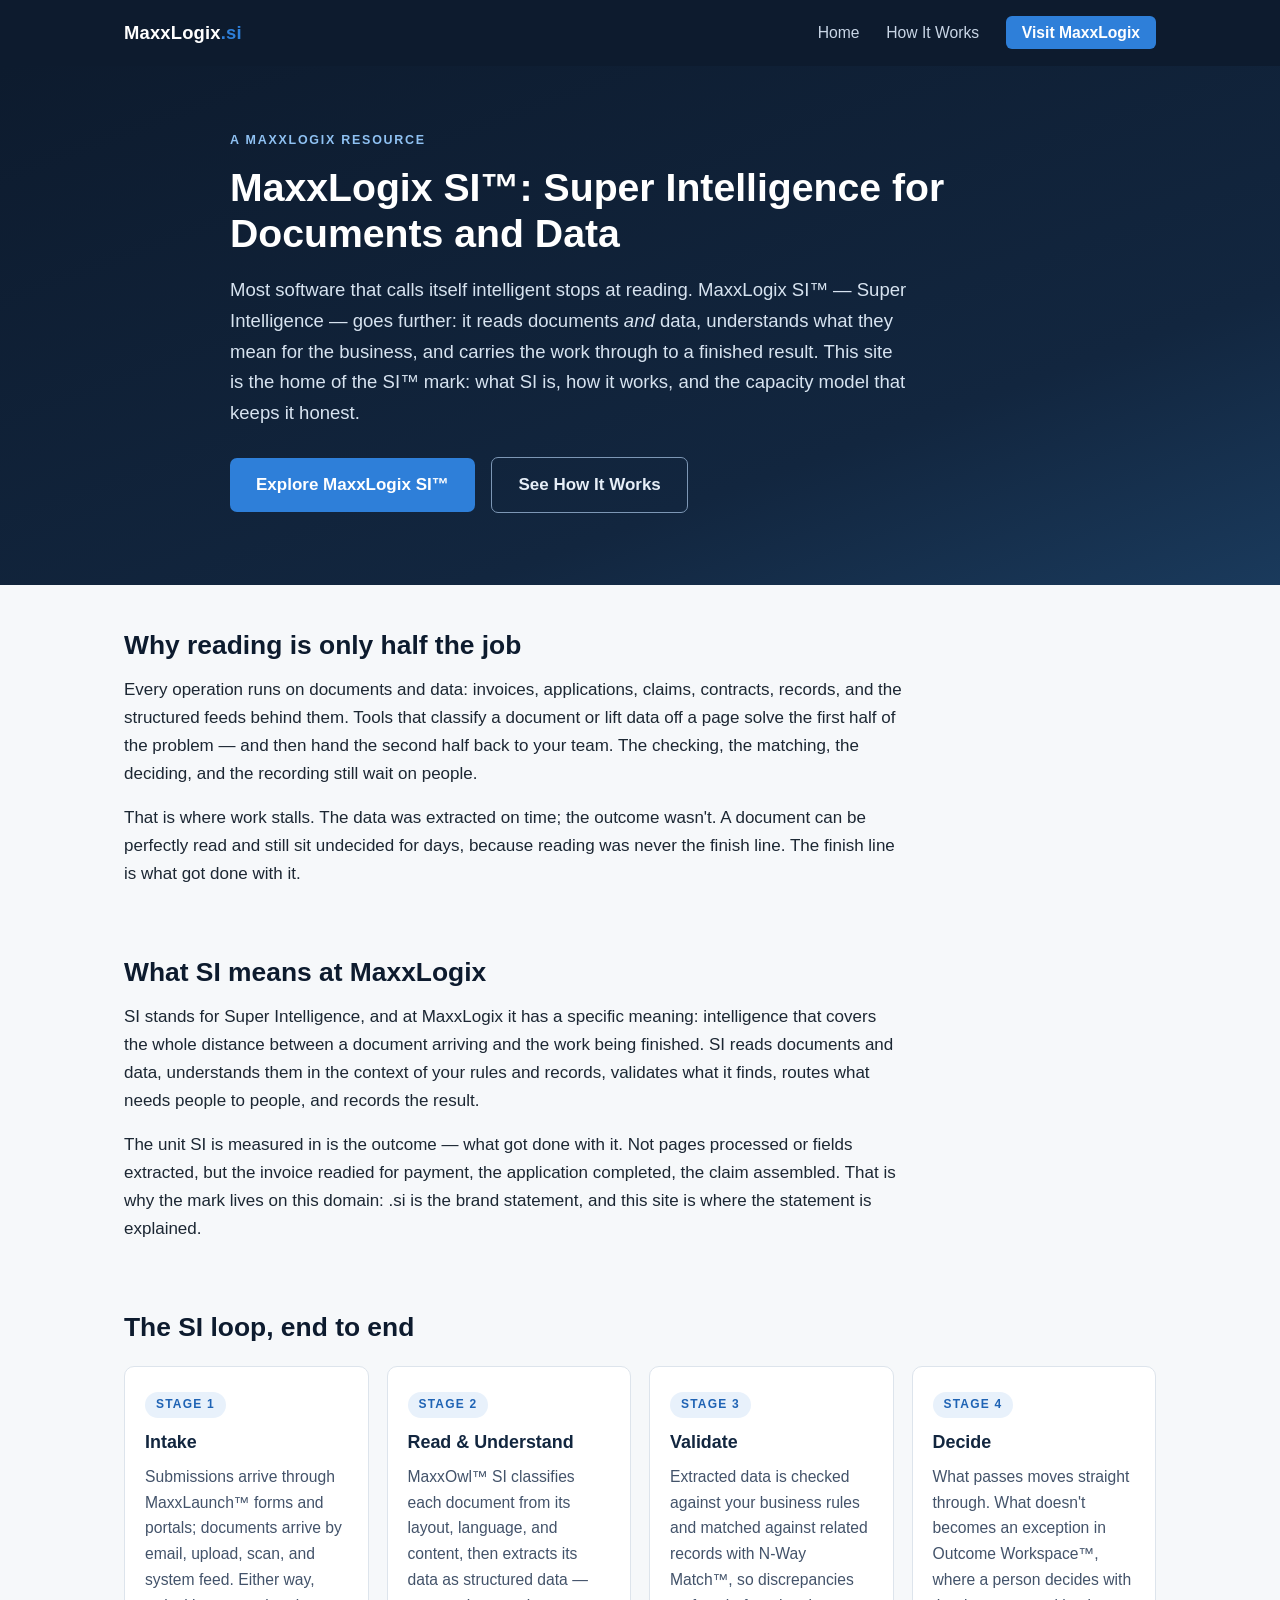
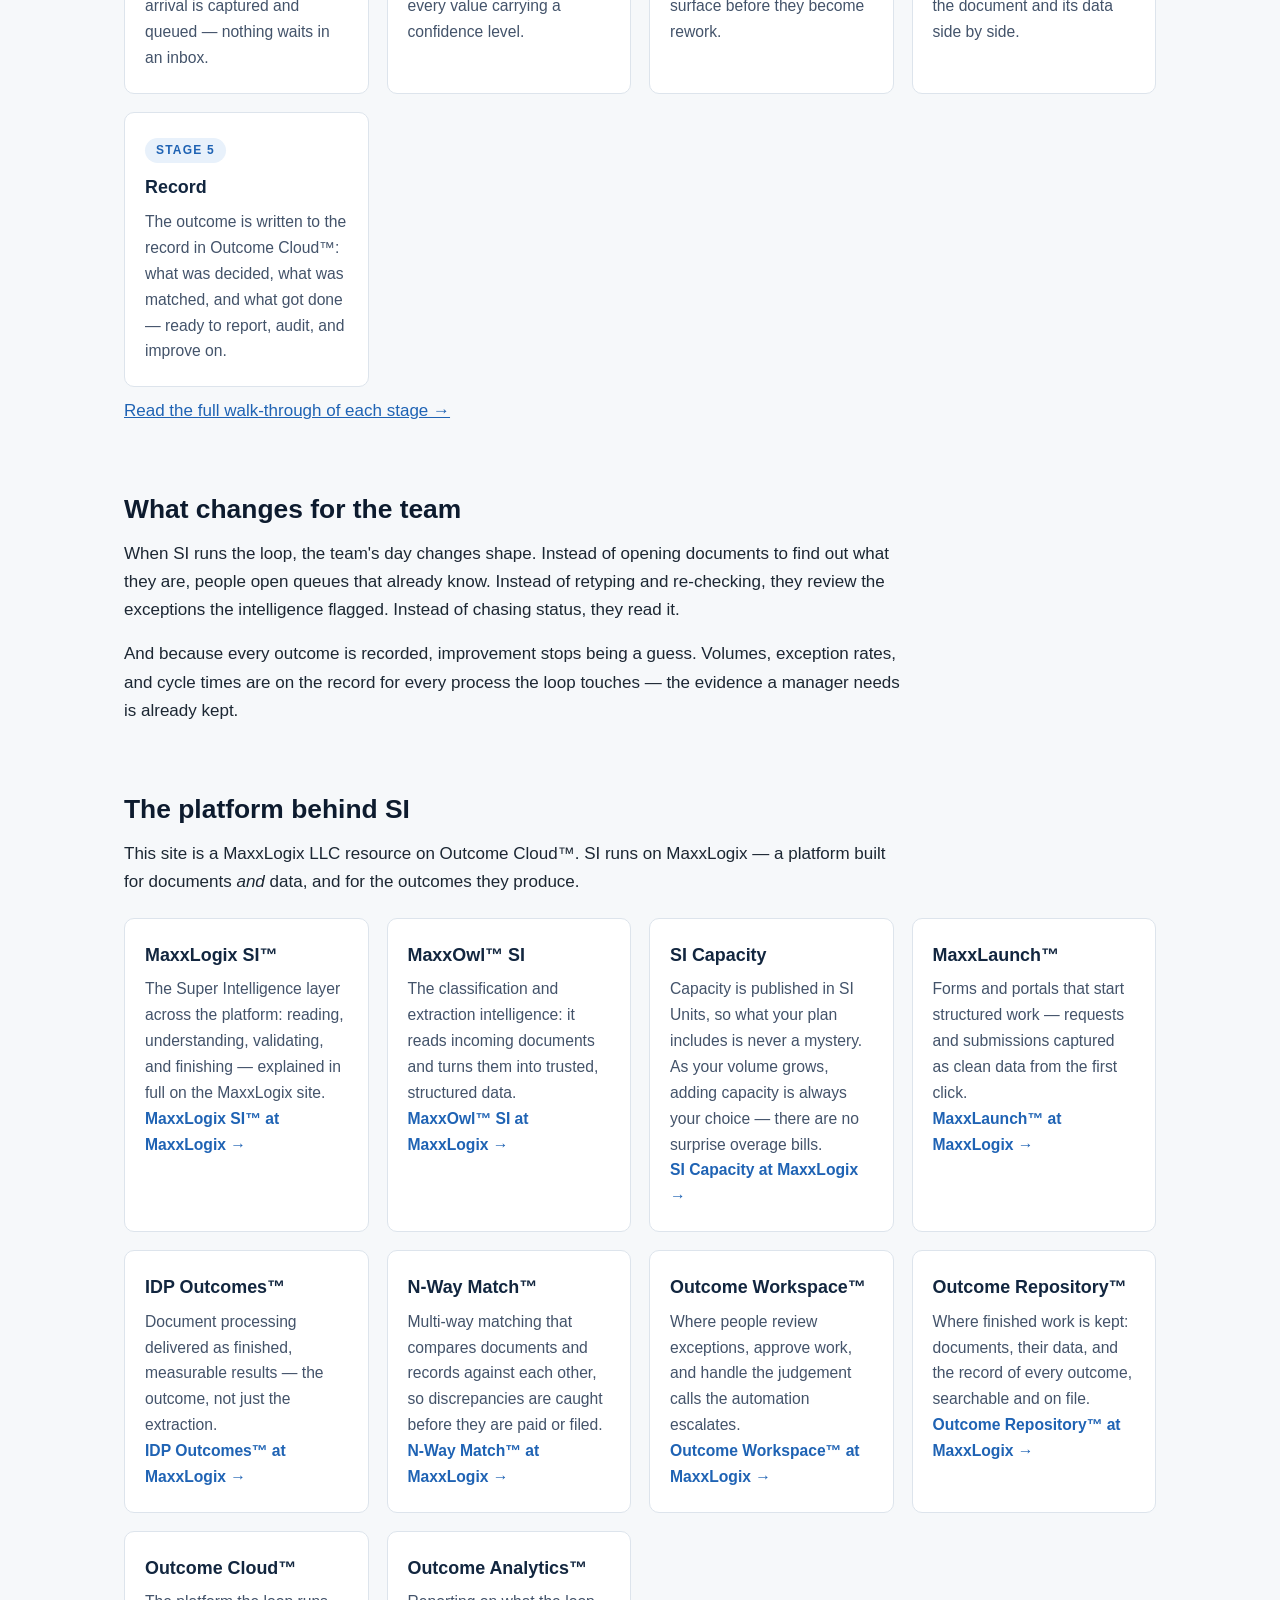
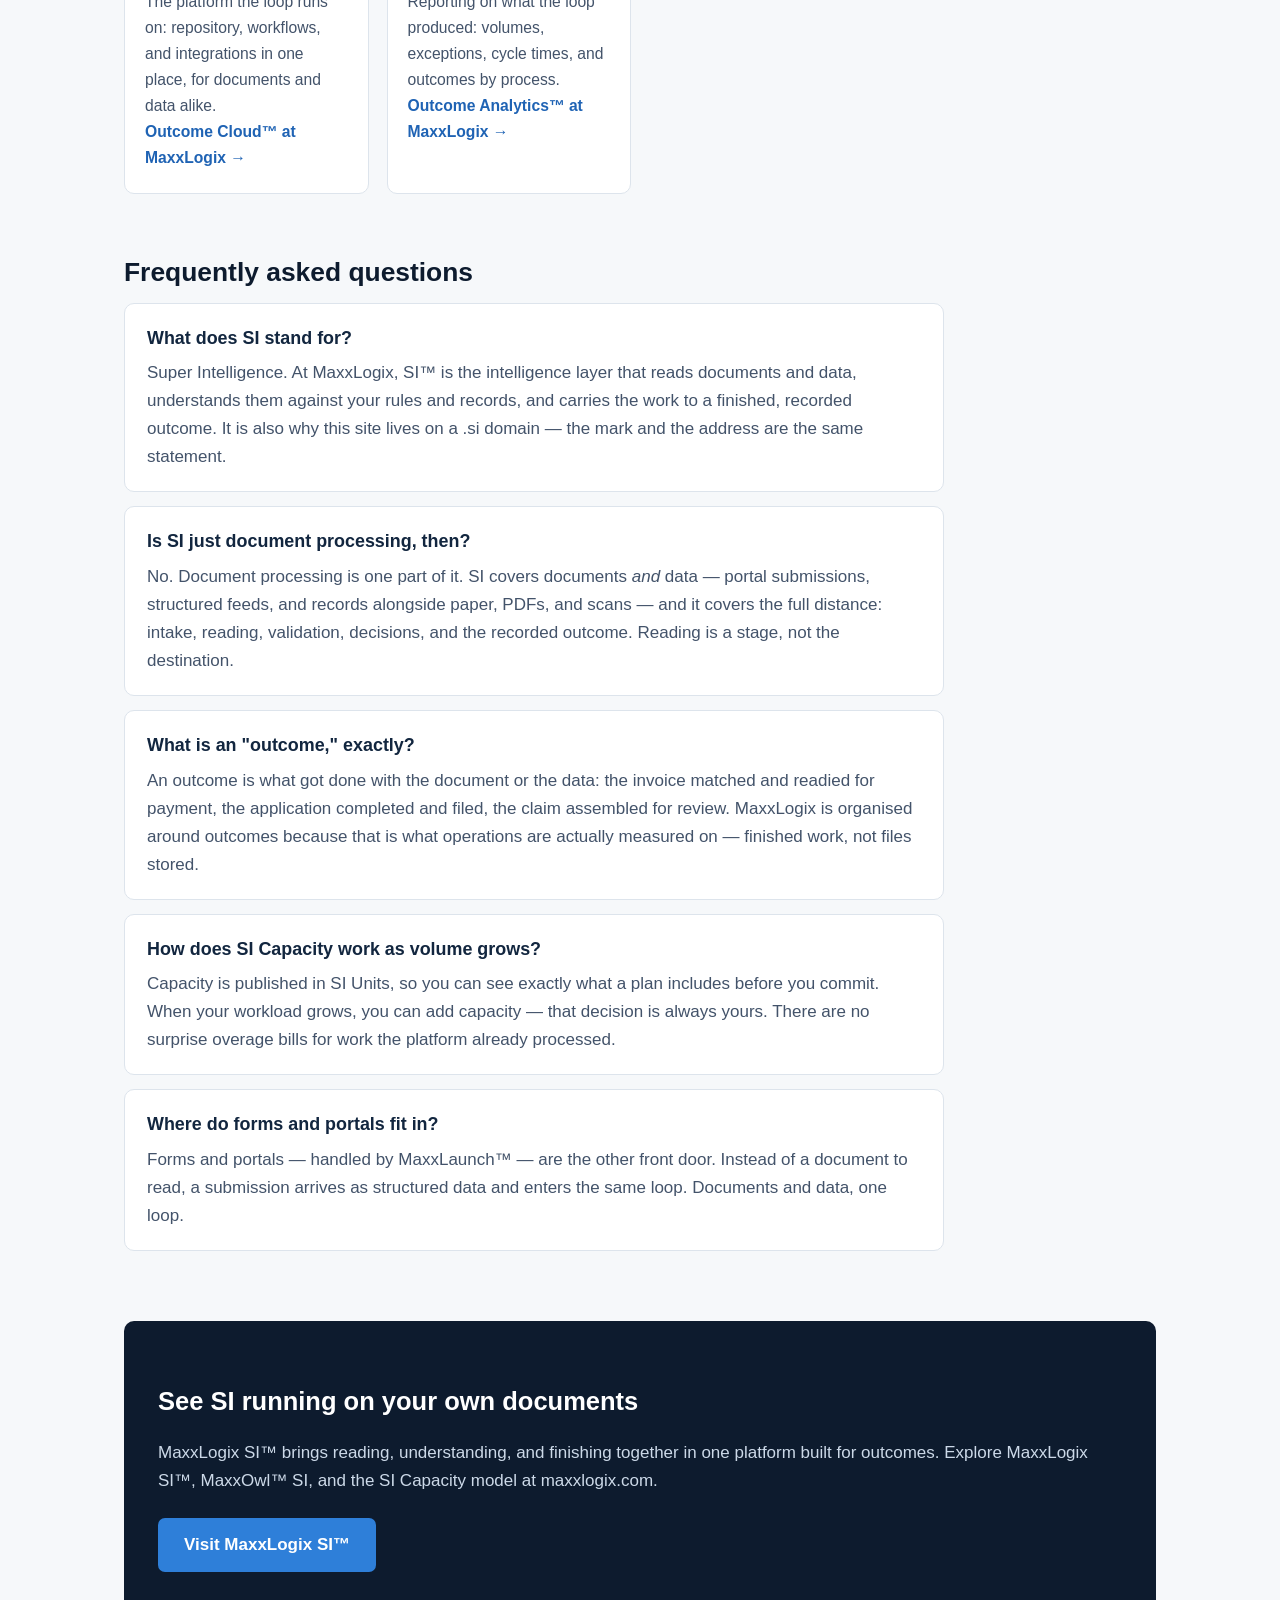
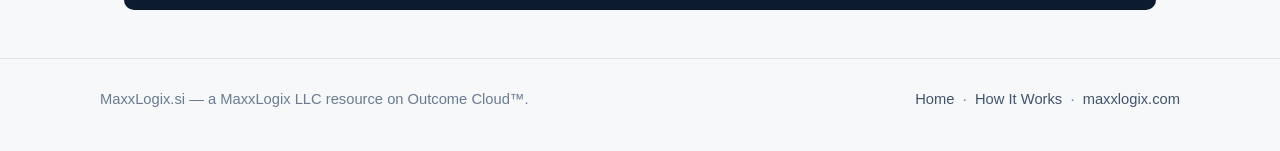
==== index.html @ 45a86e72 "Add files via upload" ====
<!DOCTYPE html>
<html lang="en">
<head>
<meta charset="UTF-8">
<meta name="viewport" content="width=device-width, initial-scale=1.0">
<title>MaxxLogix SI&trade;: Super Intelligence for Documents and Data | MaxxLogix.si</title>
<meta name="description" content="MaxxLogix SI&trade; is Super Intelligence for documents and data: intelligence that reads, understands, and finishes the work. Meet MaxxOwl&trade; SI and SI Capacity.">
<link rel="canonical" href="https://maxxlogix.si/">
<meta property="og:type" content="website">
<meta property="og:site_name" content="MaxxLogix.si">
<meta property="og:title" content="MaxxLogix SI&trade;: Super Intelligence for Documents and Data">
<meta property="og:description" content="Reading is only half the job. MaxxLogix SI&trade; reads documents and data, understands them, and carries the work to a finished outcome.">
<meta property="og:url" content="https://maxxlogix.si/">
<meta name="twitter:card" content="summary">
<link rel="stylesheet" href="style.css">
</head>
<body>

<header class="site-header">
  <div class="header-inner">
    <a class="wordmark" href="index.html">MaxxLogix<span>.si</span></a>
    <nav class="main-nav">
      <a href="index.html">Home</a>
      <a href="how-it-works.html">How It Works</a>
      <a class="nav-cta" href="https://maxxlogix.com/maxxlogix-si/">Visit MaxxLogix</a>
    </nav>
  </div>
</header>

<div class="hero">
  <div class="hero-inner">
    <p class="eyebrow">A MaxxLogix Resource</p>
    <h1>MaxxLogix SI&trade;: Super Intelligence for Documents and Data</h1>
    <p class="lede">Most software that calls itself intelligent stops at reading. MaxxLogix SI&trade; — Super Intelligence — goes further: it reads documents <em>and</em> data, understands what they mean for the business, and carries the work through to a finished result. This site is the home of the SI&trade; mark: what SI is, how it works, and the capacity model that keeps it honest.</p>
    <a class="btn" href="https://maxxlogix.com/maxxlogix-si/">Explore MaxxLogix SI&trade;</a>
    <a class="btn ghost" href="how-it-works.html">See How It Works</a>
  </div>
</div>

<main>

  <section>
    <h2>Why reading is only half the job</h2>
    <p>Every operation runs on documents and data: invoices, applications, claims, contracts, records, and the structured feeds behind them. Tools that classify a document or lift data off a page solve the first half of the problem — and then hand the second half back to your team. The checking, the matching, the deciding, and the recording still wait on people.</p>
    <p>That is where work stalls. The data was extracted on time; the outcome wasn't. A document can be perfectly read and still sit undecided for days, because reading was never the finish line. The finish line is what got done with it.</p>
  </section>

  <section>
    <h2>What SI means at MaxxLogix</h2>
    <p>SI stands for Super Intelligence, and at MaxxLogix it has a specific meaning: intelligence that covers the whole distance between a document arriving and the work being finished. SI reads documents and data, understands them in the context of your rules and records, validates what it finds, routes what needs people to people, and records the result.</p>
    <p>The unit SI is measured in is the outcome — what got done with it. Not pages processed or fields extracted, but the invoice readied for payment, the application completed, the claim assembled. That is why the mark lives on this domain: .si is the brand statement, and this site is where the statement is explained.</p>
  </section>

  <section>
    <h2>The SI loop, end to end</h2>
    <div class="grid">
      <div class="card">
        <span class="step">Stage 1</span>
        <h3>Intake</h3>
        <p>Submissions arrive through MaxxLaunch&trade; forms and portals; documents arrive by email, upload, scan, and system feed. Either way, arrival is captured and queued — nothing waits in an inbox.</p>
      </div>
      <div class="card">
        <span class="step">Stage 2</span>
        <h3>Read &amp; Understand</h3>
        <p>MaxxOwl&trade; SI classifies each document from its layout, language, and content, then extracts its data as structured data — every value carrying a confidence level.</p>
      </div>
      <div class="card">
        <span class="step">Stage 3</span>
        <h3>Validate</h3>
        <p>Extracted data is checked against your business rules and matched against related records with N-Way Match&trade;, so discrepancies surface before they become rework.</p>
      </div>
      <div class="card">
        <span class="step">Stage 4</span>
        <h3>Decide</h3>
        <p>What passes moves straight through. What doesn't becomes an exception in Outcome Workspace&trade;, where a person decides with the document and its data side by side.</p>
      </div>
      <div class="card">
        <span class="step">Stage 5</span>
        <h3>Record</h3>
        <p>The outcome is written to the record in Outcome Cloud&trade;: what was decided, what was matched, and what got done — ready to report, audit, and improve on.</p>
      </div>
    </div>
    <p><a href="how-it-works.html">Read the full walk-through of each stage &rarr;</a></p>
  </section>

  <section>
    <h2>What changes for the team</h2>
    <p>When SI runs the loop, the team's day changes shape. Instead of opening documents to find out what they are, people open queues that already know. Instead of retyping and re-checking, they review the exceptions the intelligence flagged. Instead of chasing status, they read it.</p>
    <p>And because every outcome is recorded, improvement stops being a guess. Volumes, exception rates, and cycle times are on the record for every process the loop touches — the evidence a manager needs is already kept.</p>
  </section>

  <section>
    <h2>The platform behind SI</h2>
    <p class="narrow">This site is a MaxxLogix LLC resource on Outcome Cloud&trade;. SI runs on MaxxLogix — a platform built for documents <em>and</em> data, and for the outcomes they produce.</p>
    <div class="grid">
      <div class="card">
        <h3>MaxxLogix SI&trade;</h3>
        <p>The Super Intelligence layer across the platform: reading, understanding, validating, and finishing — explained in full on the MaxxLogix site.</p>
        <p><a href="https://maxxlogix.com/maxxlogix-si/">MaxxLogix SI&trade; at MaxxLogix &rarr;</a></p>
      </div>
      <div class="card">
        <h3>MaxxOwl&trade; SI</h3>
        <p>The classification and extraction intelligence: it reads incoming documents and turns them into trusted, structured data.</p>
        <p><a href="https://maxxlogix.com/maxxowl-si/">MaxxOwl&trade; SI at MaxxLogix &rarr;</a></p>
      </div>
      <div class="card">
        <h3>SI Capacity</h3>
        <p>Capacity is published in SI Units, so what your plan includes is never a mystery. As your volume grows, adding capacity is always your choice — there are no surprise overage bills.</p>
        <p><a href="https://maxxlogix.com/si-capacity/">SI Capacity at MaxxLogix &rarr;</a></p>
      </div>
      <div class="card">
        <h3>MaxxLaunch&trade;</h3>
        <p>Forms and portals that start structured work — requests and submissions captured as clean data from the first click.</p>
        <p><a href="https://maxxlogix.com/maxxlaunch/">MaxxLaunch&trade; at MaxxLogix &rarr;</a></p>
      </div>
      <div class="card">
        <h3>IDP Outcomes&trade;</h3>
        <p>Document processing delivered as finished, measurable results — the outcome, not just the extraction.</p>
        <p><a href="https://maxxlogix.com/idp-outcomes/">IDP Outcomes&trade; at MaxxLogix &rarr;</a></p>
      </div>
      <div class="card">
        <h3>N-Way Match&trade;</h3>
        <p>Multi-way matching that compares documents and records against each other, so discrepancies are caught before they are paid or filed.</p>
        <p><a href="https://maxxlogix.com/outcome-match/">N-Way Match&trade; at MaxxLogix &rarr;</a></p>
      </div>
      <div class="card">
        <h3>Outcome Workspace&trade;</h3>
        <p>Where people review exceptions, approve work, and handle the judgement calls the automation escalates.</p>
        <p><a href="https://maxxlogix.com/outcome-workspace/">Outcome Workspace&trade; at MaxxLogix &rarr;</a></p>
      </div>
      <div class="card">
        <h3>Outcome Repository&trade;</h3>
        <p>Where finished work is kept: documents, their data, and the record of every outcome, searchable and on file.</p>
        <p><a href="https://maxxlogix.com/outcome-repository/">Outcome Repository&trade; at MaxxLogix &rarr;</a></p>
      </div>
      <div class="card">
        <h3>Outcome Cloud&trade;</h3>
        <p>The platform the loop runs on: repository, workflows, and integrations in one place, for documents and data alike.</p>
        <p><a href="https://maxxlogix.com/outcome-cloud/">Outcome Cloud&trade; at MaxxLogix &rarr;</a></p>
      </div>
      <div class="card">
        <h3>Outcome Analytics&trade;</h3>
        <p>Reporting on what the loop produced: volumes, exceptions, cycle times, and outcomes by process.</p>
        <p><a href="https://maxxlogix.com/outcome-analytics/">Outcome Analytics&trade; at MaxxLogix &rarr;</a></p>
      </div>
    </div>
  </section>

  <section>
    <h2>Frequently asked questions</h2>

    <div class="faq-item">
      <h3>What does SI stand for?</h3>
      <p>Super Intelligence. At MaxxLogix, SI&trade; is the intelligence layer that reads documents and data, understands them against your rules and records, and carries the work to a finished, recorded outcome. It is also why this site lives on a .si domain — the mark and the address are the same statement.</p>
    </div>

    <div class="faq-item">
      <h3>Is SI just document processing, then?</h3>
      <p>No. Document processing is one part of it. SI covers documents <em>and</em> data — portal submissions, structured feeds, and records alongside paper, PDFs, and scans — and it covers the full distance: intake, reading, validation, decisions, and the recorded outcome. Reading is a stage, not the destination.</p>
    </div>

    <div class="faq-item">
      <h3>What is an "outcome," exactly?</h3>
      <p>An outcome is what got done with the document or the data: the invoice matched and readied for payment, the application completed and filed, the claim assembled for review. MaxxLogix is organised around outcomes because that is what operations are actually measured on — finished work, not files stored.</p>
    </div>

    <div class="faq-item">
      <h3>How does SI Capacity work as volume grows?</h3>
      <p>Capacity is published in SI Units, so you can see exactly what a plan includes before you commit. When your workload grows, you can add capacity — that decision is always yours. There are no surprise overage bills for work the platform already processed.</p>
    </div>

    <div class="faq-item">
      <h3>Where do forms and portals fit in?</h3>
      <p>Forms and portals — handled by MaxxLaunch&trade; — are the other front door. Instead of a document to read, a submission arrives as structured data and enters the same loop. Documents and data, one loop.</p>
    </div>
  </section>

  <div class="cta-band">
    <h2>See SI running on your own documents</h2>
    <p>MaxxLogix SI&trade; brings reading, understanding, and finishing together in one platform built for outcomes. Explore MaxxLogix SI&trade;, MaxxOwl&trade; SI, and the SI Capacity model at maxxlogix.com.</p>
    <a class="btn" href="https://maxxlogix.com/maxxlogix-si/">Visit MaxxLogix SI&trade;</a>
  </div>

</main>

<footer class="site-footer">
  <div class="footer-inner">
    <span>MaxxLogix.si — a MaxxLogix LLC resource on Outcome Cloud&trade;.</span>
    <span><a href="index.html">Home</a> &nbsp;·&nbsp; <a href="how-it-works.html">How It Works</a> &nbsp;·&nbsp; <a href="https://maxxlogix.com">maxxlogix.com</a></span>
  </div>
</footer>

</body>
</html>
---- style.css ----
/* MaxxLogix.si — microsite styles
   Palette: deep navy / slate with a single steel-blue accent.
   No external assets. System font stack only. */

:root {
  --navy: #0d1b2e;
  --navy-2: #12263f;
  --slate: #43536a;
  --slate-light: #6b7a8f;
  --ink: #1c2733;
  --bg: #f6f8fa;
  --card: #ffffff;
  --line: #dde4ec;
  --accent: #2e7fd9;
  --accent-dark: #1f63b4;
  --radius: 10px;
}

* { box-sizing: border-box; }

html { scroll-behavior: smooth; }

body {
  margin: 0;
  font-family: -apple-system, BlinkMacSystemFont, "Segoe UI", Roboto,
    "Helvetica Neue", Arial, sans-serif;
  color: var(--ink);
  background: var(--bg);
  line-height: 1.65;
  font-size: 17px;
}

a { color: var(--accent-dark); }
a:hover { color: var(--accent); }

/* ---------- Header ---------- */
.site-header {
  background: var(--navy);
  color: #fff;
}
.header-inner {
  max-width: 1080px;
  margin: 0 auto;
  padding: 18px 24px;
  display: flex;
  flex-wrap: wrap;
  align-items: center;
  justify-content: space-between;
  gap: 12px;
}
.wordmark {
  color: #fff;
  text-decoration: none;
  font-weight: 700;
  font-size: 1.15rem;
  letter-spacing: 0.01em;
}
.wordmark span { color: var(--accent); }
.main-nav a {
  color: #c9d6e6;
  text-decoration: none;
  margin-left: 22px;
  font-size: 0.98rem;
}
.main-nav a:hover { color: #fff; }
.main-nav a.nav-cta {
  background: var(--accent);
  color: #fff;
  padding: 8px 16px;
  border-radius: 6px;
  font-weight: 600;
}
.main-nav a.nav-cta:hover { background: var(--accent-dark); }

/* ---------- Hero ---------- */
.hero {
  background: linear-gradient(160deg, var(--navy) 0%, var(--navy-2) 70%, #1a3a5c 100%);
  color: #fff;
  padding: 64px 24px 72px;
}
.hero-inner { max-width: 820px; margin: 0 auto; }
.hero .eyebrow {
  text-transform: uppercase;
  letter-spacing: 0.14em;
  font-size: 0.78rem;
  font-weight: 700;
  color: #8fc1f2;
  margin: 0 0 14px;
}
.hero h1 {
  font-size: 2.45rem;
  line-height: 1.18;
  margin: 0 0 18px;
  font-weight: 750;
}
.hero p.lede {
  font-size: 1.16rem;
  color: #d7e3f0;
  margin: 0 0 28px;
  max-width: 680px;
}
.btn {
  display: inline-block;
  background: var(--accent);
  color: #fff;
  text-decoration: none;
  font-weight: 600;
  padding: 13px 26px;
  border-radius: 7px;
  margin-right: 12px;
}
.btn:hover { background: var(--accent-dark); color: #fff; }
.btn.ghost {
  background: transparent;
  border: 1px solid #7d97b5;
  color: #e6eef7;
}
.btn.ghost:hover { border-color: #fff; color: #fff; }

/* ---------- Layout ---------- */
main { max-width: 1080px; margin: 0 auto; padding: 0 24px; }
section { padding: 44px 0 8px; }
section h2 {
  font-size: 1.65rem;
  line-height: 1.25;
  color: var(--navy);
  margin: 0 0 14px;
}
section h3 { color: var(--navy-2); margin: 0 0 8px; font-size: 1.12rem; }
section p { max-width: 780px; margin: 0 0 16px; }
.narrow { max-width: 780px; }

/* ---------- Stage / card grids ---------- */
.grid {
  display: grid;
  grid-template-columns: repeat(auto-fit, minmax(230px, 1fr));
  gap: 18px;
  margin: 22px 0 10px;
}
.card {
  background: var(--card);
  border: 1px solid var(--line);
  border-radius: var(--radius);
  padding: 22px 20px;
}
.card .step {
  display: inline-block;
  font-size: 0.75rem;
  font-weight: 700;
  letter-spacing: 0.1em;
  text-transform: uppercase;
  color: var(--accent-dark);
  background: #e8f1fb;
  border-radius: 20px;
  padding: 3px 11px;
  margin-bottom: 10px;
}
.card p { margin: 0; font-size: 0.98rem; color: var(--slate); }
.card h3 { margin-bottom: 6px; }
.card a { font-weight: 600; text-decoration: none; }
.card a:hover { text-decoration: underline; }

/* ---------- Deep-dive stage list (how it works) ---------- */
.stage-list { max-width: 820px; }
.stage-block {
  background: var(--card);
  border: 1px solid var(--line);
  border-left: 4px solid var(--accent);
  border-radius: var(--radius);
  padding: 22px 24px;
  margin-bottom: 16px;
}
.stage-block p { margin: 0 0 10px; }
.stage-block p:last-child { margin-bottom: 0; }

/* ---------- FAQ ---------- */
.faq-item {
  background: var(--card);
  border: 1px solid var(--line);
  border-radius: var(--radius);
  padding: 20px 22px;
  margin-bottom: 14px;
  max-width: 820px;
}
.faq-item h3 { margin-bottom: 6px; }
.faq-item p { margin: 0; color: var(--slate); }

/* ---------- CTA band ---------- */
.cta-band {
  background: var(--navy);
  color: #fff;
  border-radius: var(--radius);
  padding: 38px 34px;
  margin: 48px 0;
  text-align: left;
}
.cta-band h2 { color: #fff; margin-bottom: 10px; }
.cta-band p { color: #ccd9e8; margin-bottom: 22px; }

/* ---------- Footer ---------- */
.site-footer {
  border-top: 1px solid var(--line);
  margin-top: 24px;
  padding: 28px 24px 40px;
  color: var(--slate-light);
  font-size: 0.92rem;
}
.footer-inner {
  max-width: 1080px;
  margin: 0 auto;
  display: flex;
  flex-wrap: wrap;
  gap: 10px 28px;
  justify-content: space-between;
}
.site-footer a { color: var(--slate); text-decoration: none; }
.site-footer a:hover { text-decoration: underline; }

/* ---------- Breadcrumb (subpage) ---------- */
.crumb { padding: 22px 0 0; font-size: 0.92rem; color: var(--slate-light); }
.crumb a { text-decoration: none; }
.crumb a:hover { text-decoration: underline; }
.page-head { padding-top: 18px; }
.page-head h1 { font-size: 2.05rem; color: var(--navy); line-height: 1.22; margin: 0 0 12px; }
.page-head p.lede { font-size: 1.1rem; color: var(--slate); max-width: 760px; }

/* ---------- Responsive ---------- */
@media (max-width: 640px) {
  body { font-size: 16px; }
  .hero { padding: 44px 20px 52px; }
  .hero h1 { font-size: 1.85rem; }
  .page-head h1 { font-size: 1.6rem; }
  section h2 { font-size: 1.4rem; }
  .main-nav a { margin-left: 14px; }
  .btn { display: block; text-align: center; margin: 0 0 10px; }
  .cta-band { padding: 28px 22px; }
}
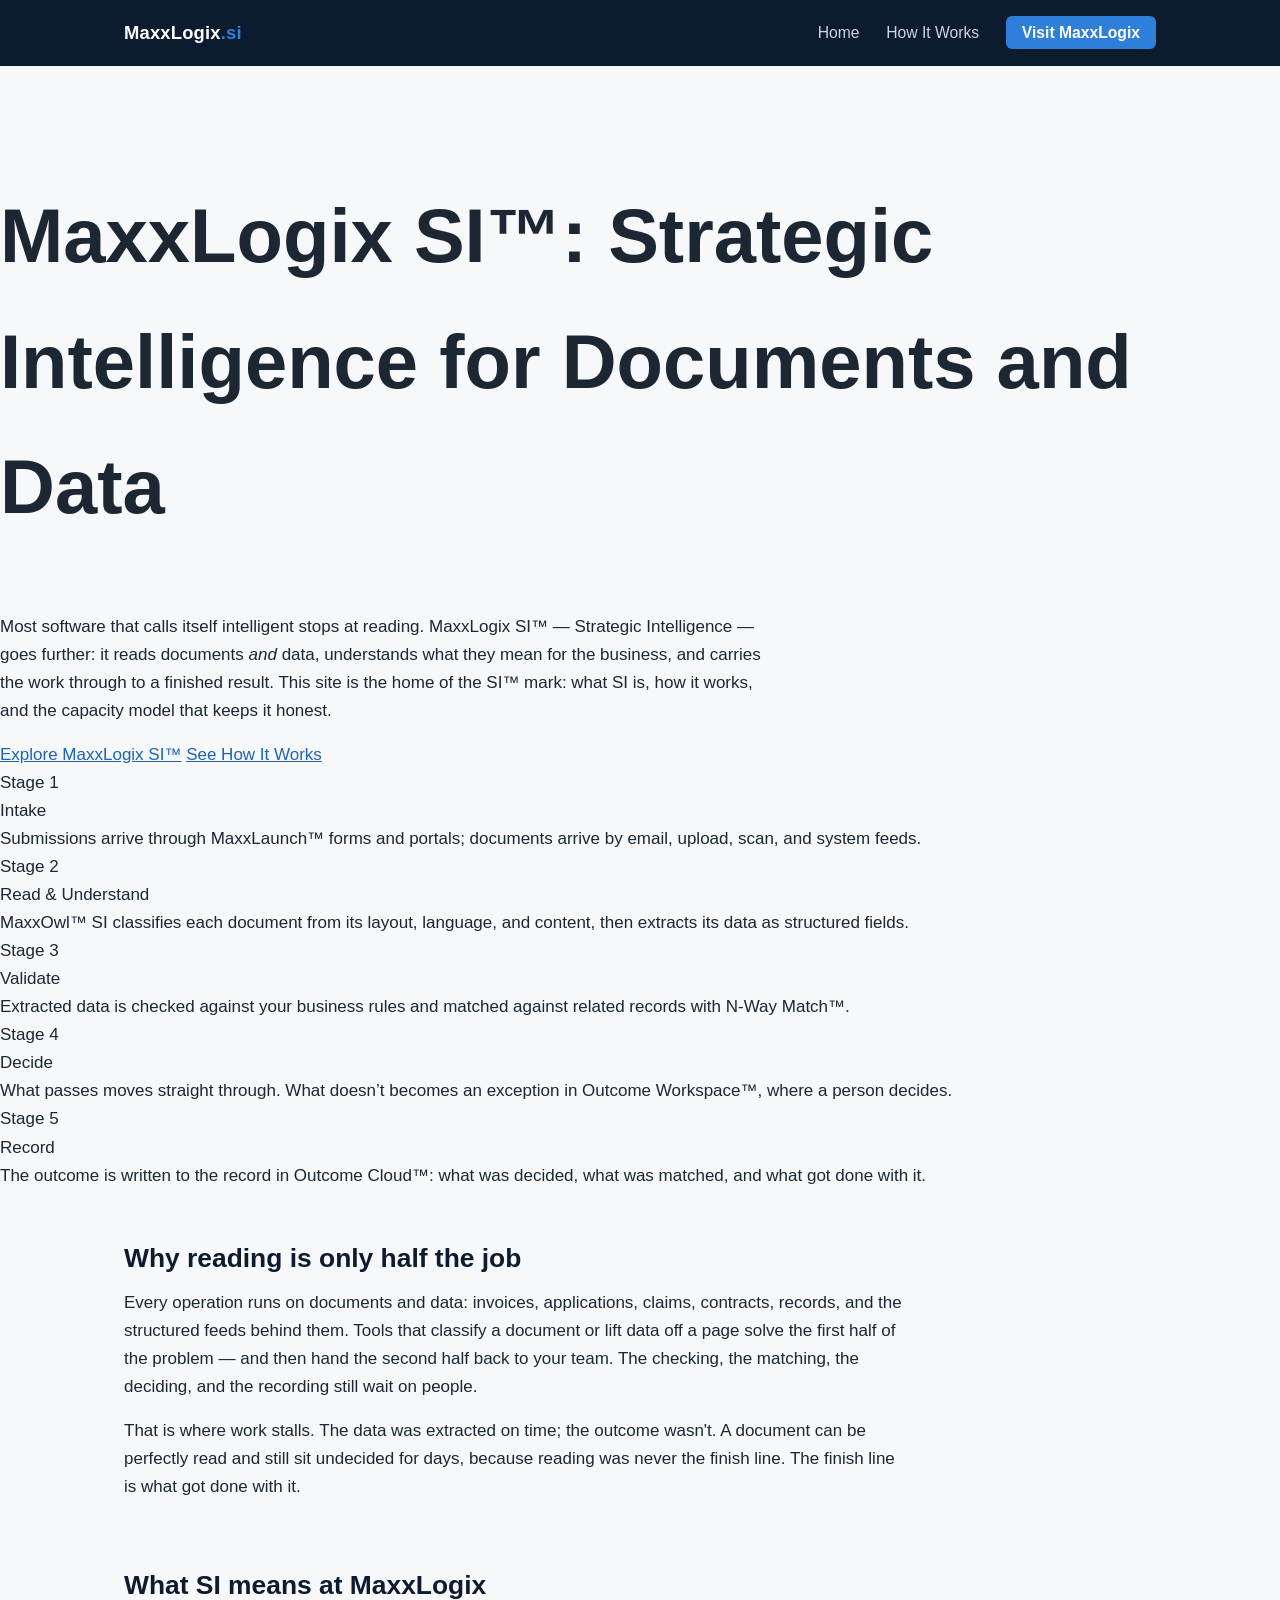
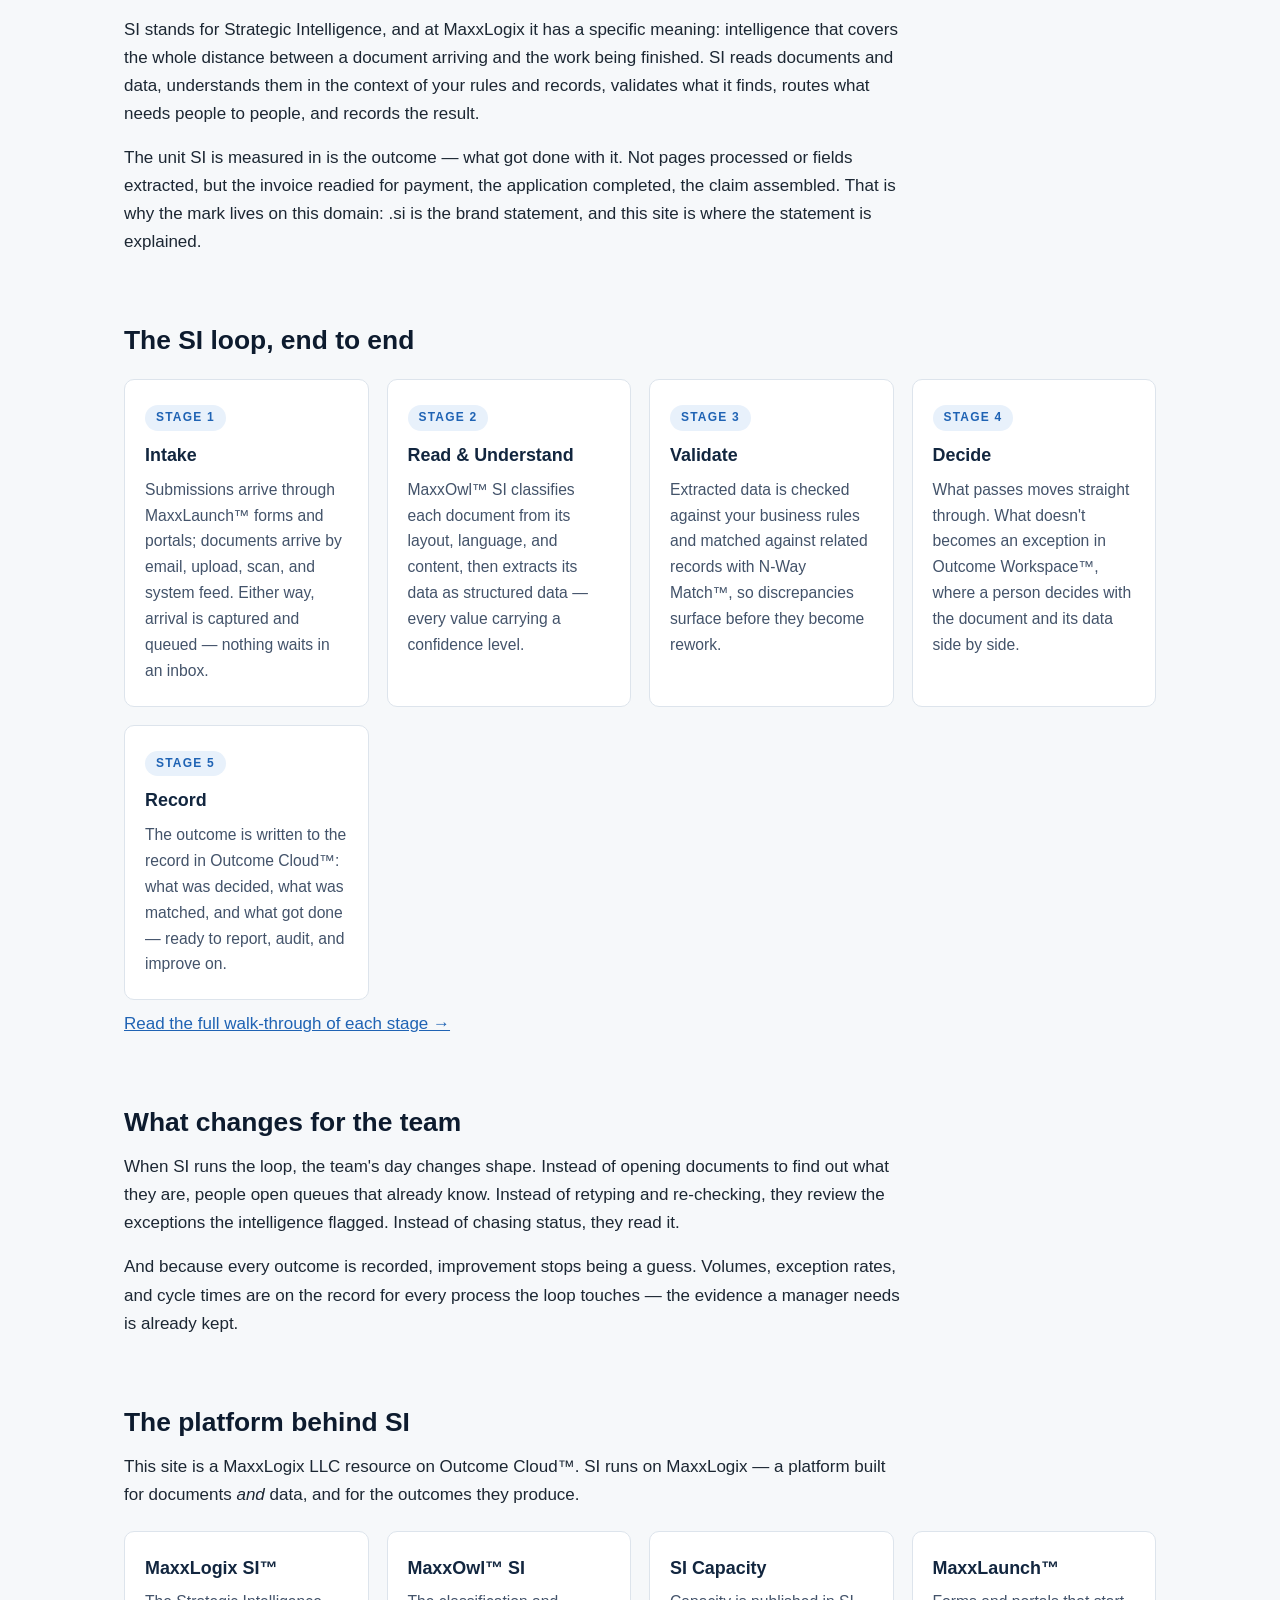
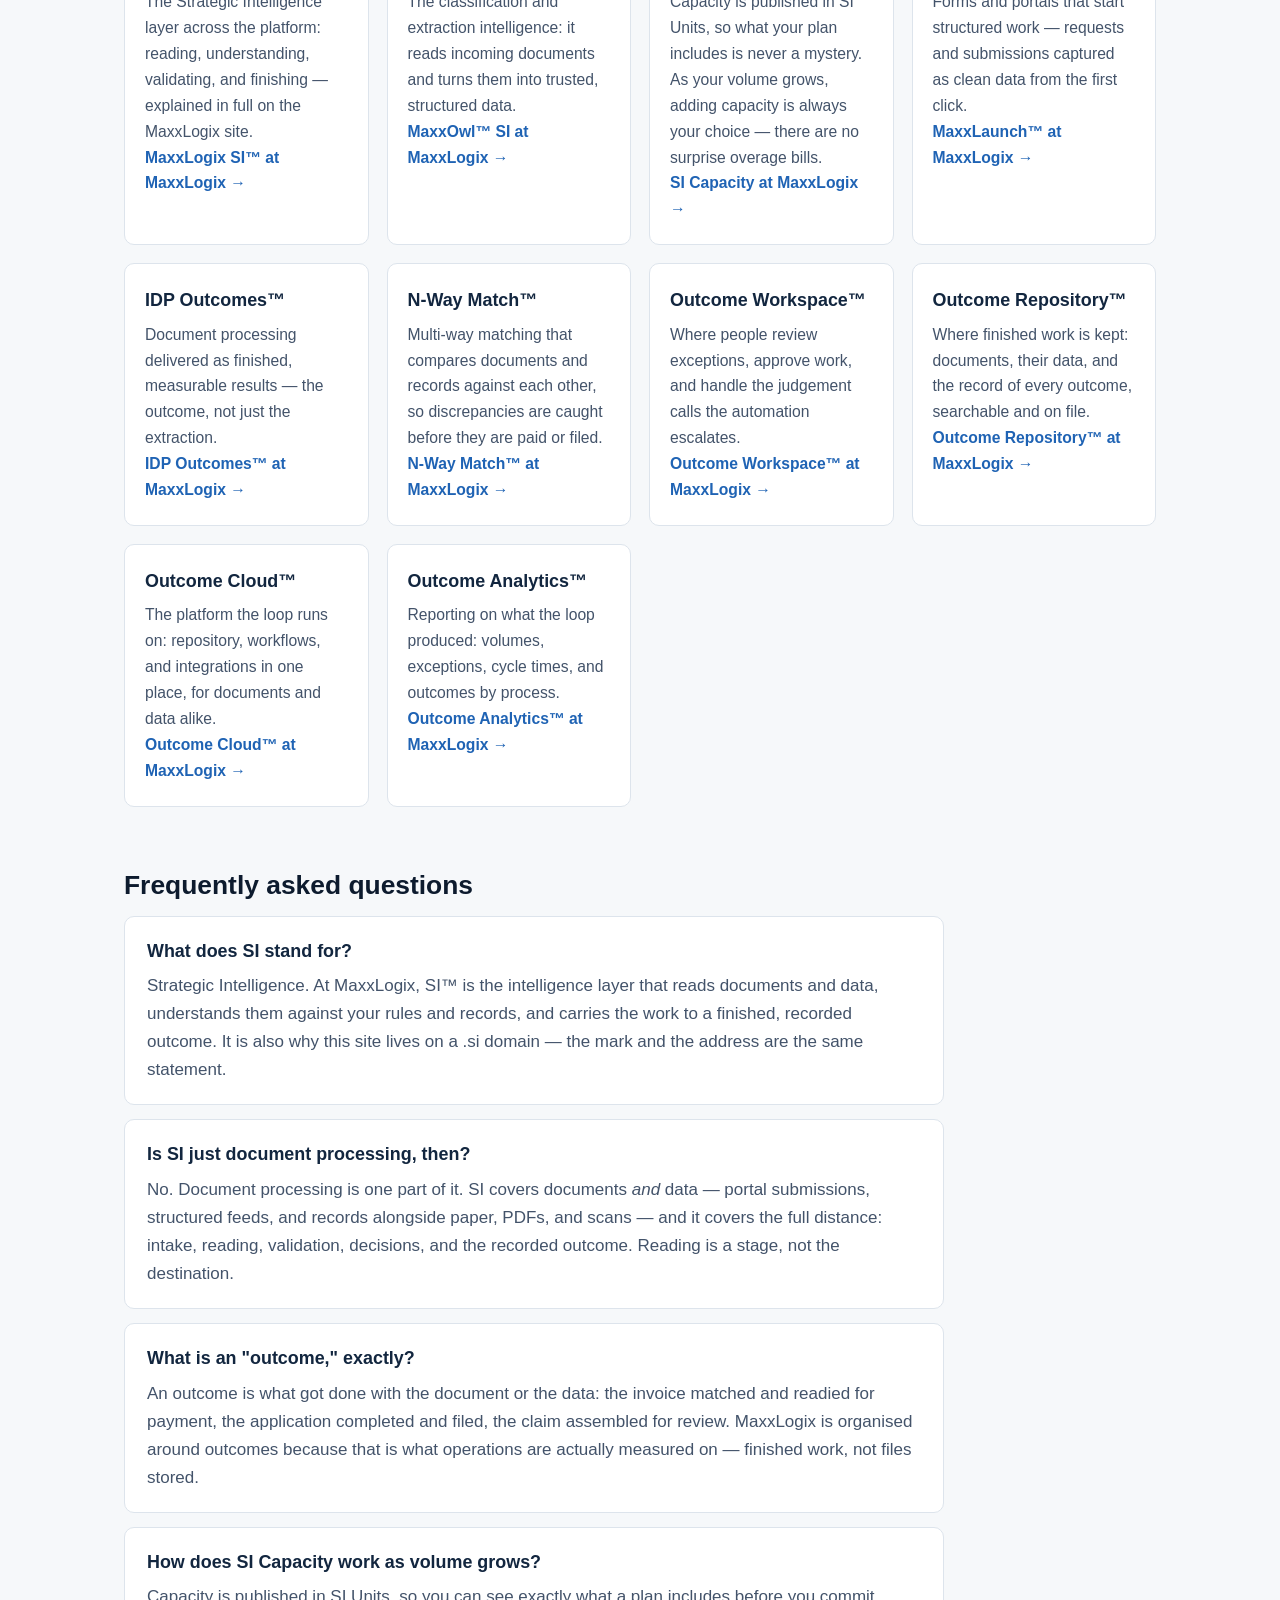
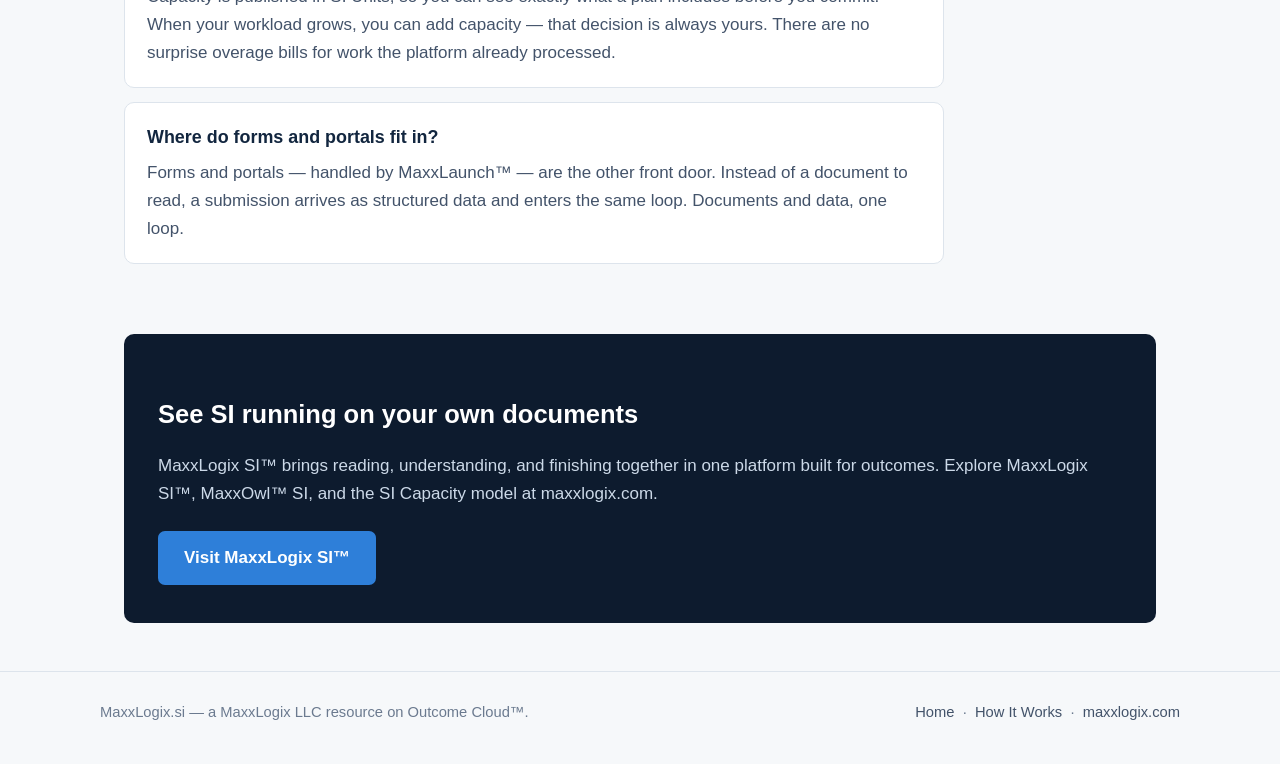
==== commit 18d8095b: "Hero refresh: bold hero redesign (approved 2026-11-17)" ====
--- a/index.html
+++ b/index.html
@@ -3,12 +3,12 @@
 <head>
 <meta charset="UTF-8">
 <meta name="viewport" content="width=device-width, initial-scale=1.0">
-<title>MaxxLogix SI&trade;: Super Intelligence for Documents and Data | MaxxLogix.si</title>
-<meta name="description" content="MaxxLogix SI&trade; is Super Intelligence for documents and data: intelligence that reads, understands, and finishes the work. Meet MaxxOwl&trade; SI and SI Capacity.">
+<title>MaxxLogix SI&trade;: Strategic Intelligence for Documents and Data | MaxxLogix.si</title>
+<meta name="description" content="MaxxLogix SI&trade; is Strategic Intelligence for documents and data: intelligence that reads, understands, and finishes the work. Meet MaxxOwl&trade; SI and SI Capacity.">
 <link rel="canonical" href="https://maxxlogix.si/">
 <meta property="og:type" content="website">
 <meta property="og:site_name" content="MaxxLogix.si">
-<meta property="og:title" content="MaxxLogix SI&trade;: Super Intelligence for Documents and Data">
+<meta property="og:title" content="MaxxLogix SI&trade;: Strategic Intelligence for Documents and Data">
 <meta property="og:description" content="Reading is only half the job. MaxxLogix SI&trade; reads documents and data, understands them, and carries the work to a finished outcome.">
 <meta property="og:url" content="https://maxxlogix.si/">
 <meta name="twitter:card" content="summary">
@@ -27,15 +27,27 @@
   </div>
 </header>
 
-<div class="hero">
-  <div class="hero-inner">
-    <p class="eyebrow">A MaxxLogix Resource</p>
-    <h1>MaxxLogix SI&trade;: Super Intelligence for Documents and Data</h1>
-    <p class="lede">Most software that calls itself intelligent stops at reading. MaxxLogix SI&trade; — Super Intelligence — goes further: it reads documents <em>and</em> data, understands what they mean for the business, and carries the work through to a finished result. This site is the home of the SI&trade; mark: what SI is, how it works, and the capacity model that keeps it honest.</p>
-    <a class="btn" href="https://maxxlogix.com/maxxlogix-si/">Explore MaxxLogix SI&trade;</a>
-    <a class="btn ghost" href="how-it-works.html">See How It Works</a>
-  </div>
-</div>
+<section class="bh">
+  <div class="bh-wrap">
+    <div class="bh-grid">
+      <div>
+        <h1 class="bh-h1" style="font-size:76px">MaxxLogix SI&trade;: <span class="bh-a">Strategic Intelligence</span> for Documents and Data</h1>
+        <p class="bh-lede">Most software that calls itself intelligent stops at reading. MaxxLogix SI&trade; — Strategic Intelligence — goes further: it reads documents <em>and</em> data, understands what they mean for the business, and carries the work through to a finished result. This site is the home of the SI&trade; mark: what SI is, how it works, and the capacity model that keeps it honest.</p>
+        <div class="bh-actions">
+          <a class="bh-btn" href="https://maxxlogix.com/maxxlogix-si/">Explore MaxxLogix SI&trade;</a>
+          <a class="bh-link2" href="how-it-works.html">See How It Works</a>
+        </div>
+      </div>
+      <div class="bh-path" aria-label="The path, end to end">
+        <div class="bh-stage bh-s1"><div class="bh-n">Stage 1</div><div class="bh-t">Intake</div><div class="bh-d">Submissions arrive through MaxxLaunch&trade; forms and portals; documents arrive by email, upload, scan, and system feeds.</div></div>
+        <div class="bh-stage bh-s2"><div class="bh-n">Stage 2</div><div class="bh-t">Read &amp; Understand</div><div class="bh-d">MaxxOwl&trade; SI classifies each document from its layout, language, and content, then extracts its data as structured fields.</div></div>
+        <div class="bh-stage bh-s3"><div class="bh-n">Stage 3</div><div class="bh-t">Validate</div><div class="bh-d">Extracted data is checked against your business rules and matched against related records with N-Way Match&trade;.</div></div>
+        <div class="bh-stage bh-s4"><div class="bh-n">Stage 4</div><div class="bh-t">Decide</div><div class="bh-d">What passes moves straight through. What doesn&rsquo;t becomes an exception in Outcome Workspace&trade;, where a person decides.</div></div>
+        <div class="bh-stage bh-s5"><div class="bh-n">Stage 5</div><div class="bh-t">Record</div><div class="bh-d">The outcome is written to the record in Outcome Cloud&trade;: what was decided, what was matched, and what got done with it.</div></div>
+      </div>
+    </div>
+  </div>
+</section>
 
 <main>
 
@@ -47,7 +59,7 @@
 
   <section>
     <h2>What SI means at MaxxLogix</h2>
-    <p>SI stands for Super Intelligence, and at MaxxLogix it has a specific meaning: intelligence that covers the whole distance between a document arriving and the work being finished. SI reads documents and data, understands them in the context of your rules and records, validates what it finds, routes what needs people to people, and records the result.</p>
+    <p>SI stands for Strategic Intelligence, and at MaxxLogix it has a specific meaning: intelligence that covers the whole distance between a document arriving and the work being finished. SI reads documents and data, understands them in the context of your rules and records, validates what it finds, routes what needs people to people, and records the result.</p>
     <p>The unit SI is measured in is the outcome — what got done with it. Not pages processed or fields extracted, but the invoice readied for payment, the application completed, the claim assembled. That is why the mark lives on this domain: .si is the brand statement, and this site is where the statement is explained.</p>
   </section>
 
@@ -95,7 +107,7 @@
     <div class="grid">
       <div class="card">
         <h3>MaxxLogix SI&trade;</h3>
-        <p>The Super Intelligence layer across the platform: reading, understanding, validating, and finishing — explained in full on the MaxxLogix site.</p>
+        <p>The Strategic Intelligence layer across the platform: reading, understanding, validating, and finishing — explained in full on the MaxxLogix site.</p>
         <p><a href="https://maxxlogix.com/maxxlogix-si/">MaxxLogix SI&trade; at MaxxLogix &rarr;</a></p>
       </div>
       <div class="card">
@@ -151,7 +163,7 @@
 
     <div class="faq-item">
       <h3>What does SI stand for?</h3>
-      <p>Super Intelligence. At MaxxLogix, SI&trade; is the intelligence layer that reads documents and data, understands them against your rules and records, and carries the work to a finished, recorded outcome. It is also why this site lives on a .si domain — the mark and the address are the same statement.</p>
+      <p>Strategic Intelligence. At MaxxLogix, SI&trade; is the intelligence layer that reads documents and data, understands them against your rules and records, and carries the work to a finished, recorded outcome. It is also why this site lives on a .si domain — the mark and the address are the same statement.</p>
     </div>
 
     <div class="faq-item">
